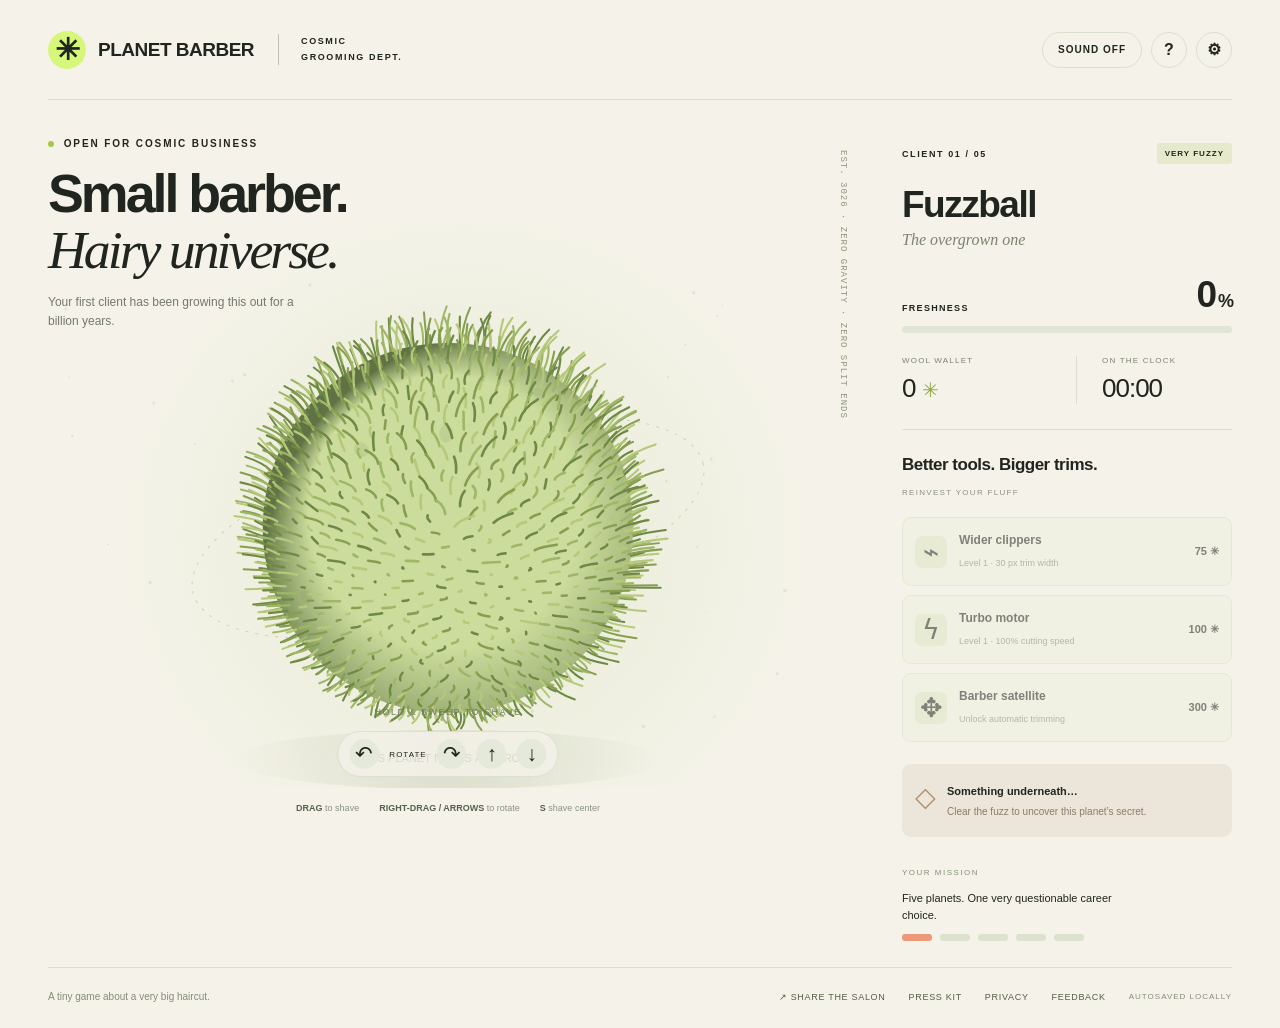
==== index.html @ 517981ac "Launch Planet Barber v1.0.0 browser game" ====
<!doctype html>
<html lang="en"><head><meta charset="UTF-8"><meta name="viewport" content="width=device-width, initial-scale=1, viewport-fit=cover"><meta name="theme-color" content="#191b18"><meta name="description" content="A very small barber. A very hairy universe. Shave fuzzy planets, upgrade your clippers, and run the galaxy's strangest salon. Free browser game."><meta property="og:title" content="Planet Barber — Shave the universe"><meta property="og:description" content="This planet needs a haircut. Play the free satisfying browser game."><title>Planet Barber — Shave the universe</title><link rel="icon" href="icon.svg" type="image/svg+xml"><link rel="stylesheet" href="style.css"></head>
<body><div class="app"><header><a class="brand" href="./" aria-label="Planet Barber home"><span class="brand-icon">✳</span> PLANET BARBER<span class="edition">COSMIC GROOMING DEPT.</span></a><nav><button id="sound" class="icon-button" aria-label="Enable sound" title="Toggle sound">SOUND OFF</button><button id="help" class="icon-button" aria-label="How to play">?</button><button id="settings" class="icon-button" aria-label="Open settings">⚙</button></nav></header>
<main><section class="game-section"><div class="hero-copy"><div class="eyebrow"><span class="live-dot"></span> OPEN FOR COSMIC BUSINESS</div><h1>Small barber.<br><em>Hairy universe.</em></h1><p id="planet-description">Your first client has been growing this out for a billion years.</p></div><div class="canvas-wrap" id="canvas-wrap"><canvas id="game" aria-label="Rotatable hairy planet. Hold pointer to shave. Use arrow keys to rotate and S to shave the center." tabindex="0"></canvas><div class="orbit-label" aria-hidden="true">EST. 3026 · ZERO GRAVITY · ZERO SPLIT ENDS</div><div id="floating-message" class="floating-message" role="status"></div><div class="tool-label" id="tool-label">HOLD & SWEEP TO SHAVE</div><div class="rotate-controls"><button id="rotate-left" aria-label="Rotate planet left">↶</button><span>ROTATE</span><button id="rotate-right" aria-label="Rotate planet right">↷</button><button id="rotate-up" aria-label="Rotate planet up">↑</button><button id="rotate-down" aria-label="Rotate planet down">↓</button></div></div><div class="bottom-instructions"><span><b>DRAG</b> to shave</span><span><b>RIGHT-DRAG / ARROWS</b> to rotate</span><span><b>S</b> shave center</span></div></section>
<aside class="panel"><div class="client-line"><span>CLIENT <span id="client-number">01</span> / 05</span><span class="badge" id="client-badge">VERY FUZZY</span></div><h2 id="planet-name">Fuzzball</h2><p class="client-sub" id="client-sub">The overgrown one</p><div class="progress-heading"><span>FRESHNESS</span><strong id="progress">0<span>%</span></strong></div><div class="progress-track" role="progressbar" aria-label="Planet freshness" aria-valuemin="0" aria-valuemax="100" aria-valuenow="0"><div id="progress-fill"></div></div><div class="stats-row"><div><span>WOOL WALLET</span><strong id="wallet">0 <small>✳</small></strong></div><div><span>ON THE CLOCK</span><strong id="timer">00:00</strong></div></div><div class="shop-title"><h3>Better tools. Bigger trims.</h3><span>REINVEST YOUR FLUFF</span></div><button class="upgrade" id="upgrade-width"><span class="upgrade-icon">⌁</span><span class="upgrade-copy"><b>Wider clippers</b><small id="width-detail">Cover more surface</small></span><span class="upgrade-price" id="width-price">75 ✳</span></button><button class="upgrade" id="upgrade-power"><span class="upgrade-icon">ϟ</span><span class="upgrade-copy"><b>Turbo motor</b><small id="power-detail">Cut through hair faster</small></span><span class="upgrade-price" id="power-price">100 ✳</span></button><button class="upgrade" id="upgrade-drone"><span class="upgrade-icon">✥</span><span class="upgrade-copy"><b>Barber satellite</b><small id="drone-detail">An extra pair of clippers</small></span><span class="upgrade-price" id="drone-price">300 ✳</span></button><div class="discovery"><span class="discovery-icon">◇</span><div><b id="discovery-title">Something underneath…</b><p id="discovery-text">Clear the fuzz to uncover this planet’s secret.</p></div></div><div class="mission"><span>YOUR MISSION</span><p>Five planets. One very questionable career choice.</p><div id="planet-dots" class="planet-dots" aria-label="Campaign progress"></div></div></aside></main><footer><span>A tiny game about a very big haircut.</span><div><button id="share">↗ SHARE THE SALON</button><a href="press.html">PRESS KIT</a><a href="privacy.html">PRIVACY</a><a href="mailto:a.frantsev116@gmail.com?subject=Planet%20Barber%20feedback">FEEDBACK</a><span>AUTOSAVED LOCALLY</span></div></footer></div>
<dialog id="help-dialog"><button class="close" data-close aria-label="Close">×</button><div class="eyebrow">WELCOME TO THE SALON</div><h2>Give space a little trim.</h2><p>Hold and sweep across the planet to shave its wool. Sell it instantly for ✳ and buy better tools.</p><ul><li><b>Rotate:</b> right-drag, arrow keys, or the buttons below the planet. On touch, use two fingers to rotate.</li><li><b>Shave with keyboard:</b> hold S to trim the center; rotate with the arrows.</li><li><b>Finish a client:</b> reach 96% freshness. The last few hairs are on us.</li><li><b>Satellite:</b> automatically trims anywhere on the planet, including the far side.</li></ul><p>Your progress saves on this browser. Sound starts muted; enable it for maximum clipper satisfaction.</p><button class="primary" data-close>LET’S GET TRIMMING →</button></dialog>
<dialog id="settings-dialog"><button class="close" data-close aria-label="Close">×</button><div class="eyebrow">SALON SETTINGS</div><h2>A fresh start?</h2><p>Restarting removes your saved planets, upgrades, wool and best time from this browser.</p><button id="reset" class="danger">RESET ALL PROGRESS</button><button class="secondary" data-close>KEEP MY CAREER</button></dialog>
<dialog id="finish-dialog"><div class="eyebrow" id="finish-eyebrow">ANOTHER HAPPY PLANET</div><h2 id="finish-title">Looking sharp.</h2><p id="finish-copy"></p><div class="receipt"><div><span>CLIENT</span><b id="receipt-client"></b></div><div><span>TIME</span><b id="receipt-time"></b></div><div><span>COMPLETION BONUS</span><b id="receipt-bonus"></b></div></div><button class="primary" id="next">NEXT HAIRY CLIENT →</button><button class="secondary" id="download-card">↓ SAVE YOUR RESULT CARD</button><button class="secondary" id="share-result">↗ SHARE YOUR HAIRCUT</button></dialog>
<div id="toast" role="status"></div><script src="game.js" defer></script></body></html>
---- style.css ----
:root{--ink:#21251f;--paper:#f5f3e9;--muted:#858b7d;--line:#dce0cf;--lime:#d7f77c;--coral:#fd977c}*{box-sizing:border-box}body{margin:0;background:var(--paper);color:var(--ink);font-family:Arial,Helvetica,sans-serif}button,a{-webkit-tap-highlight-color:transparent}button{font:inherit;color:inherit;cursor:pointer}button:focus-visible,a:focus-visible,canvas:focus-visible{outline:3px solid #ec815d;outline-offset:4px}button:disabled{cursor:not-allowed}.app{max-width:1500px;margin:auto;padding:0 48px}header{height:100px;border-bottom:1px solid var(--line);display:flex;align-items:center;justify-content:space-between}.brand{display:flex;align-items:center;gap:12px;font-weight:900;font-size:19px;letter-spacing:-.5px;color:var(--ink);text-decoration:none}.brand-icon{background:var(--lime);width:38px;height:38px;border-radius:50%;display:grid;place-items:center;font-size:30px}.edition{font-size:9px;letter-spacing:1.6px;font-weight:600;border-left:1px solid #bcc2b0;margin-left:12px;padding-left:22px;max-width:130px;line-height:1.7}nav{display:flex;gap:9px}.icon-button{border:1px solid var(--line);border-radius:50%;width:36px;height:36px;background:transparent;font-weight:bold}#sound{width:auto;border-radius:20px;padding:0 15px;font-size:10px;letter-spacing:1px}main{display:grid;grid-template-columns:minmax(0,1fr) 330px;gap:54px;padding:38px 0 26px}.hero-copy{position:absolute;z-index:1;pointer-events:none}.eyebrow{font-size:10px;letter-spacing:1.9px;font-weight:700}.live-dot{display:inline-block;width:6px;height:6px;background:#a5c744;border-radius:50%;margin-right:5px}h1{font-size:clamp(34px,4.2vw,61px);line-height:1.04;letter-spacing:-3px;margin:17px 0 14px;font-weight:800}h1 em{font-family:Georgia,serif;font-weight:400}#planet-description{font-size:12px;line-height:1.6;color:#737a69;max-width:260px}.game-section{position:relative;min-width:0}.canvas-wrap{position:relative;height:650px;overflow:hidden;border-radius:16px;background:radial-gradient(ellipse at 52% 62%,#e6ebd4 0,transparent 60%)}canvas{width:100%;height:100%;display:block;touch-action:none;cursor:crosshair}.orbit-label{position:absolute;right:0;top:12px;font:9px monospace;letter-spacing:1px;writing-mode:vertical-rl;color:#8d957e}.tool-label{position:absolute;bottom:71px;left:50%;transform:translateX(-50%);font-size:9px;letter-spacing:1.5px;white-space:nowrap;color:#737b67;pointer-events:none}.rotate-controls{position:absolute;bottom:11px;left:50%;transform:translateX(-50%);display:flex;align-items:center;gap:10px;background:#f5f3e9d9;border:1px solid var(--line);padding:7px 11px;border-radius:30px;white-space:nowrap}.rotate-controls button{width:30px;height:30px;border:0;border-radius:50%;background:#e5e9da;font-size:21px}.rotate-controls span{font-size:8px;letter-spacing:1px}.bottom-instructions{display:flex;justify-content:center;gap:20px;font-size:9px;color:#8b9182;margin-top:15px}.bottom-instructions b{font-size:9px;color:#59614f}.panel{padding-top:5px}.client-line{display:flex;justify-content:space-between;align-items:center;font-size:9px;letter-spacing:1.6px;font-weight:700}.badge{background:#e6eacc;padding:6px 8px;font-size:8px;letter-spacing:1px;border-radius:3px}h2{font-size:37px;letter-spacing:-1.5px;margin:20px 0 5px}.client-sub{font-family:Georgia,serif;font-style:italic;font-size:16px;color:#7b826f;margin:0 0 27px}.progress-heading{display:flex;align-items:end;justify-content:space-between}.progress-heading>span{font-size:9px;letter-spacing:1.3px;font-weight:bold}.progress-heading strong{font-size:37px;letter-spacing:-2px;line-height:1}.progress-heading strong span{font-size:18px;margin-left:3px}.progress-track{height:7px;border-radius:4px;background:#e1e5d5;margin:13px 0 23px;overflow:hidden}#progress-fill{height:100%;background:#a4c94c;transition:width .15s;width:0}.stats-row{display:grid;grid-template-columns:1fr 1fr;padding-bottom:25px;border-bottom:1px solid var(--line);gap:18px}.stats-row div+div{border-left:1px solid var(--line);padding-left:25px}.stats-row span{display:block;font-size:8px;letter-spacing:1.2px;color:#7b826f;margin-bottom:8px}.stats-row strong{font-size:26px;font-weight:500;letter-spacing:-1px;font-variant-numeric:tabular-nums}.stats-row small{font-size:20px;color:#8fab48}.shop-title{margin:25px 0 18px}.shop-title h3{font-size:17px;letter-spacing:-.5px;margin:0 0 6px}.shop-title>span{font-size:8px;color:#8b9280;letter-spacing:1.3px}.upgrade{display:flex;align-items:center;gap:12px;width:100%;padding:15px 12px;border:1px solid #d8decb;background:#eef1df;border-radius:9px;margin-bottom:9px;text-align:left;transition:background .15s,transform .15s}.upgrade:not(:disabled):hover{background:var(--lime);transform:translateY(-1px)}.upgrade:disabled{opacity:.55}.upgrade-icon{display:grid;place-items:center;width:32px;height:32px;background:#dce5c4;border-radius:7px;font-size:27px}.upgrade-copy{flex:1}.upgrade-copy b{display:block;font-size:12px;margin-bottom:5px}.upgrade-copy small{font-size:9px;color:#7d866d}.upgrade-price{font-size:11px;font-weight:bold;white-space:nowrap}.discovery{display:flex;gap:11px;background:#ece5d9;border-radius:9px;padding:17px 13px;margin-top:22px}.discovery-icon{font-size:27px;color:#ae9273}.discovery b{font-size:11px}.discovery p{font-size:10px;line-height:1.6;margin:5px 0 0;color:#8c7c68}.mission{margin-top:24px}.mission>span{font-size:8px;letter-spacing:1.5px;color:#858e76}.mission p{font-size:11px;line-height:1.5;max-width:240px}.planet-dots{display:flex;gap:8px}.planet-dots span{height:7px;width:30px;border-radius:3px;background:#dce2cd}.planet-dots span.done{background:#9cb940}.planet-dots span.current{background:#ec9979}footer{border-top:1px solid var(--line);padding:23px 0 26px;display:flex;justify-content:space-between;align-items:center;font-size:10px;color:#848c78}footer>div{display:flex;gap:23px;align-items:center}footer button,footer a{font-size:9px;letter-spacing:.7px;border:0;background:none;text-decoration:none;color:#535e45;padding:0}footer>div>span{font-size:8px;letter-spacing:1px}.floating-message{position:absolute;left:50%;top:49%;transform:translate(-50%,-50%);font-size:20px;font-weight:bold;pointer-events:none;background:var(--lime);border-radius:30px;padding:10px 20px;opacity:0;transition:opacity .2s;white-space:nowrap}.floating-message.show{opacity:1}dialog{border:0;border-radius:20px;background:var(--paper);color:var(--ink);padding:40px;max-width:470px;width:calc(100% - 32px);box-shadow:0 24px 120px #17211555}dialog::backdrop{background:#1b231dcc;backdrop-filter:blur(7px)}dialog h2{font-size:37px;margin:16px 0}dialog p,dialog li{font-size:13px;line-height:1.7;color:#6c7560}dialog ul{padding-left:18px}dialog li{margin-bottom:10px}.close{position:absolute;right:15px;top:12px;font-size:26px;background:none;border:0}.primary,.secondary,.danger{width:100%;padding:16px 12px;border:0;border-radius:8px;font-size:11px;font-weight:bold;letter-spacing:.8px;margin-top:10px}.primary{background:var(--lime);color:#263218}.secondary{background:#e6e9da}.danger{background:#f7b09a}.receipt{border-top:1px dashed #c8ceba;border-bottom:1px dashed #c8ceba;padding:16px 0;margin:20px 0}.receipt>div{display:flex;justify-content:space-between;padding:7px 0;font-size:11px}.receipt span{font-size:9px;letter-spacing:1px;color:#7c856d}#toast{position:fixed;bottom:25px;left:50%;transform:translateX(-50%);background:#252d20;color:var(--paper);font-size:12px;padding:14px 22px;border-radius:30px;opacity:0;pointer-events:none;transition:opacity .2s;z-index:20;max-width:90vw;text-align:center}#toast.show{opacity:1}@media(min-width:1400px){.canvas-wrap{height:700px}}@media(max-width:1050px){.app{padding:0 25px}main{gap:22px;grid-template-columns:minmax(0,1fr) 285px}.edition{display:none}.canvas-wrap{height:630px}h1{font-size:45px}.bottom-instructions{gap:10px;font-size:8px}}@media(max-width:740px){.app{padding:0 18px}header{height:75px}.brand{font-size:15px;gap:8px}.brand-icon{height:31px;width:31px;font-size:25px}nav{gap:5px}#sound{padding:0 10px;font-size:8px}.icon-button{width:31px;height:31px}main{display:flex;flex-direction:column;padding-top:23px;gap:22px}.hero-copy{position:relative}.eyebrow{font-size:8px}h1{font-size:42px;letter-spacing:-2px;margin:12px 0}h1 br{display:none}#planet-description{max-width:100%;font-size:11px;margin:0}.canvas-wrap{height:410px;margin-top:-5px}.orbit-label{font-size:7px;top:40px}.tool-label{font-size:8px}.bottom-instructions{gap:13px}.bottom-instructions span:nth-child(2){display:none}.panel{display:grid;grid-template-columns:1fr 1fr;gap:0 20px}.client-line,.panel h2,.client-sub,.progress-heading,.progress-track,.shop-title,.upgrade,.discovery,.mission{grid-column:1 / -1}.client-line{margin-top:0}.panel h2{font-size:31px;margin-top:13px}.client-sub{margin-bottom:15px}.stats-row{grid-column:1/-1;padding-bottom:18px}.shop-title{margin-top:20px}.upgrade{padding:13px}.upgrade-copy b{font-size:13px}.upgrade-copy small{font-size:10px}.discovery{margin-top:10px}.mission{margin-top:19px}.mission p{max-width:none}footer{align-items:start;gap:16px;flex-direction:column;font-size:9px}footer>div{width:100%;gap:20px;justify-content:space-between}footer>div>span{font-size:7px}dialog{padding:30px 24px}dialog h2{font-size:32px}}@media(prefers-reduced-motion:reduce){*{transition:none!important}}
footer>div{flex-wrap:wrap;row-gap:14px}@media(max-width:740px){footer>div{justify-content:flex-start;column-gap:18px}footer>div>span{margin-left:auto}}
@media(max-width:740px){h1 em{display:block}}
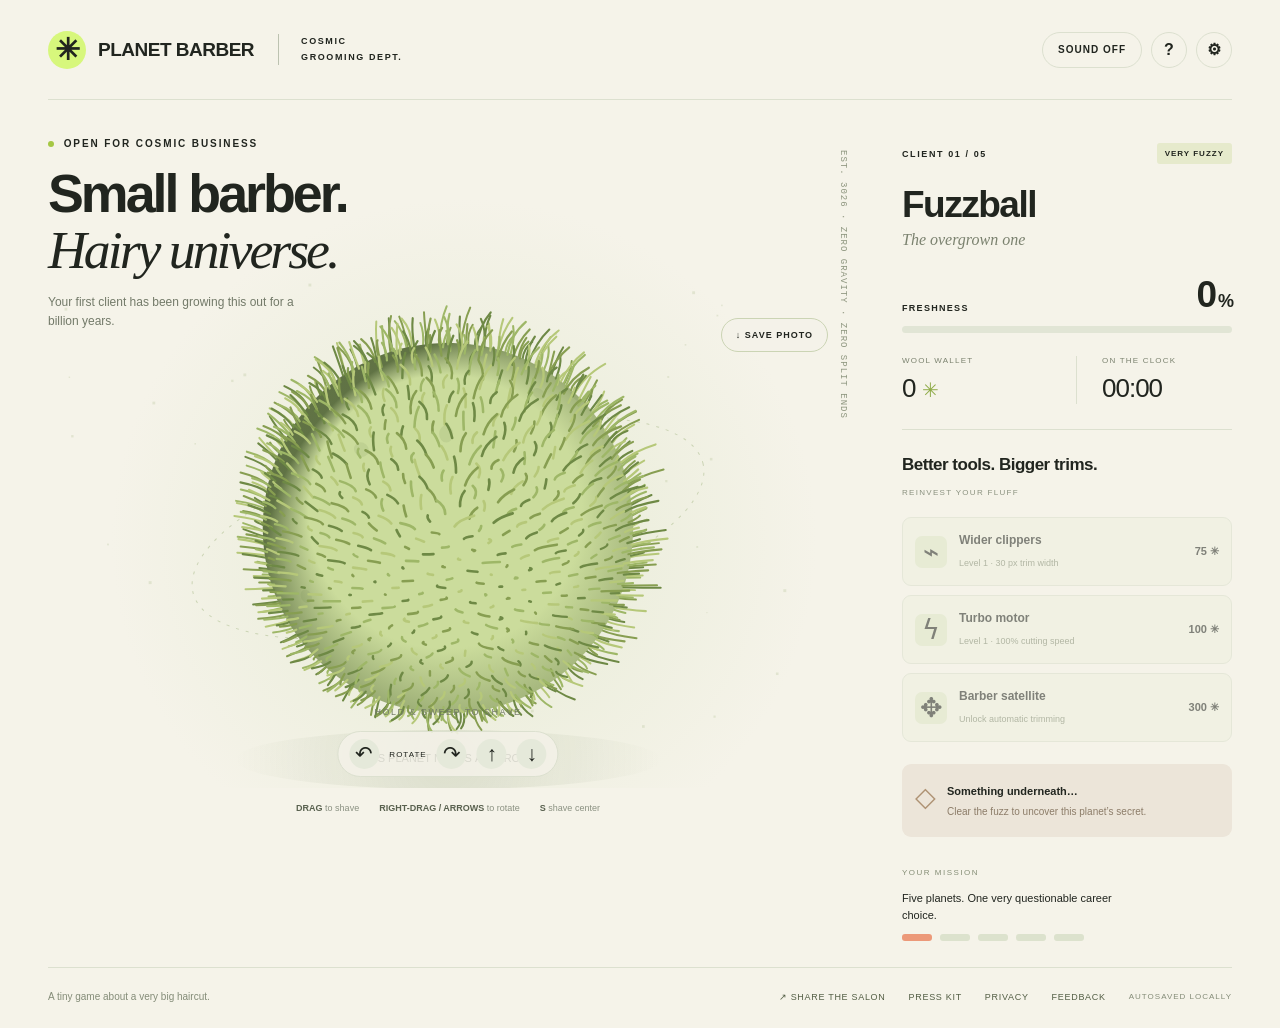
==== commit 4ee92d85: "Add shareable mid-haircut photos and social preview metadata" ====
--- a/index.html
+++ b/index.html
@@ -1,7 +1,7 @@
 <!doctype html>
-<html lang="en"><head><meta charset="UTF-8"><meta name="viewport" content="width=device-width, initial-scale=1, viewport-fit=cover"><meta name="theme-color" content="#191b18"><meta name="description" content="A very small barber. A very hairy universe. Shave fuzzy planets, upgrade your clippers, and run the galaxy's strangest salon. Free browser game."><meta property="og:title" content="Planet Barber — Shave the universe"><meta property="og:description" content="This planet needs a haircut. Play the free satisfying browser game."><title>Planet Barber — Shave the universe</title><link rel="icon" href="icon.svg" type="image/svg+xml"><link rel="stylesheet" href="style.css"></head>
+<html lang="en"><head><meta charset="UTF-8"><meta name="viewport" content="width=device-width, initial-scale=1, viewport-fit=cover"><meta name="theme-color" content="#191b18"><meta name="description" content="A very small barber. A very hairy universe. Shave fuzzy planets, upgrade your clippers, and run the galaxy's strangest salon. Free browser game."><meta property="og:title" content="Planet Barber — Shave the universe"><meta property="og:description" content="This planet needs a haircut. Play the free satisfying browser game."><meta property="og:type" content="website"><meta property="og:url" content="https://planet-barber.a-frantsev116.chatgpt.site/"><meta property="og:image" content="https://planet-barber.a-frantsev116.chatgpt.site/media/gameplay-desktop.png"><meta property="og:image:alt" content="A fuzzy planet waiting for a haircut in Planet Barber"><meta name="twitter:card" content="summary_large_image"><link rel="canonical" href="https://planet-barber.a-frantsev116.chatgpt.site/"><title>Planet Barber — Shave the universe</title><link rel="icon" href="icon.svg" type="image/svg+xml"><link rel="stylesheet" href="style.css"></head>
 <body><div class="app"><header><a class="brand" href="./" aria-label="Planet Barber home"><span class="brand-icon">✳</span> PLANET BARBER<span class="edition">COSMIC GROOMING DEPT.</span></a><nav><button id="sound" class="icon-button" aria-label="Enable sound" title="Toggle sound">SOUND OFF</button><button id="help" class="icon-button" aria-label="How to play">?</button><button id="settings" class="icon-button" aria-label="Open settings">⚙</button></nav></header>
-<main><section class="game-section"><div class="hero-copy"><div class="eyebrow"><span class="live-dot"></span> OPEN FOR COSMIC BUSINESS</div><h1>Small barber.<br><em>Hairy universe.</em></h1><p id="planet-description">Your first client has been growing this out for a billion years.</p></div><div class="canvas-wrap" id="canvas-wrap"><canvas id="game" aria-label="Rotatable hairy planet. Hold pointer to shave. Use arrow keys to rotate and S to shave the center." tabindex="0"></canvas><div class="orbit-label" aria-hidden="true">EST. 3026 · ZERO GRAVITY · ZERO SPLIT ENDS</div><div id="floating-message" class="floating-message" role="status"></div><div class="tool-label" id="tool-label">HOLD & SWEEP TO SHAVE</div><div class="rotate-controls"><button id="rotate-left" aria-label="Rotate planet left">↶</button><span>ROTATE</span><button id="rotate-right" aria-label="Rotate planet right">↷</button><button id="rotate-up" aria-label="Rotate planet up">↑</button><button id="rotate-down" aria-label="Rotate planet down">↓</button></div></div><div class="bottom-instructions"><span><b>DRAG</b> to shave</span><span><b>RIGHT-DRAG / ARROWS</b> to rotate</span><span><b>S</b> shave center</span></div></section>
+<main><section class="game-section"><div class="hero-copy"><div class="eyebrow"><span class="live-dot"></span> OPEN FOR COSMIC BUSINESS</div><h1>Small barber.<br><em>Hairy universe.</em></h1><p id="planet-description">Your first client has been growing this out for a billion years.</p></div><div class="canvas-wrap" id="canvas-wrap"><canvas id="game" aria-label="Rotatable hairy planet. Hold pointer to shave. Use arrow keys to rotate and S to shave the center." tabindex="0"></canvas><button id="photo" class="photo-button" aria-label="Save current haircut photo">↓ SAVE PHOTO</button><div class="orbit-label" aria-hidden="true">EST. 3026 · ZERO GRAVITY · ZERO SPLIT ENDS</div><div id="floating-message" class="floating-message" role="status"></div><div class="tool-label" id="tool-label">HOLD & SWEEP TO SHAVE</div><div class="rotate-controls"><button id="rotate-left" aria-label="Rotate planet left">↶</button><span>ROTATE</span><button id="rotate-right" aria-label="Rotate planet right">↷</button><button id="rotate-up" aria-label="Rotate planet up">↑</button><button id="rotate-down" aria-label="Rotate planet down">↓</button></div></div><div class="bottom-instructions"><span><b>DRAG</b> to shave</span><span><b>RIGHT-DRAG / ARROWS</b> to rotate</span><span><b>S</b> shave center</span></div></section>
 <aside class="panel"><div class="client-line"><span>CLIENT <span id="client-number">01</span> / 05</span><span class="badge" id="client-badge">VERY FUZZY</span></div><h2 id="planet-name">Fuzzball</h2><p class="client-sub" id="client-sub">The overgrown one</p><div class="progress-heading"><span>FRESHNESS</span><strong id="progress">0<span>%</span></strong></div><div class="progress-track" role="progressbar" aria-label="Planet freshness" aria-valuemin="0" aria-valuemax="100" aria-valuenow="0"><div id="progress-fill"></div></div><div class="stats-row"><div><span>WOOL WALLET</span><strong id="wallet">0 <small>✳</small></strong></div><div><span>ON THE CLOCK</span><strong id="timer">00:00</strong></div></div><div class="shop-title"><h3>Better tools. Bigger trims.</h3><span>REINVEST YOUR FLUFF</span></div><button class="upgrade" id="upgrade-width"><span class="upgrade-icon">⌁</span><span class="upgrade-copy"><b>Wider clippers</b><small id="width-detail">Cover more surface</small></span><span class="upgrade-price" id="width-price">75 ✳</span></button><button class="upgrade" id="upgrade-power"><span class="upgrade-icon">ϟ</span><span class="upgrade-copy"><b>Turbo motor</b><small id="power-detail">Cut through hair faster</small></span><span class="upgrade-price" id="power-price">100 ✳</span></button><button class="upgrade" id="upgrade-drone"><span class="upgrade-icon">✥</span><span class="upgrade-copy"><b>Barber satellite</b><small id="drone-detail">An extra pair of clippers</small></span><span class="upgrade-price" id="drone-price">300 ✳</span></button><div class="discovery"><span class="discovery-icon">◇</span><div><b id="discovery-title">Something underneath…</b><p id="discovery-text">Clear the fuzz to uncover this planet’s secret.</p></div></div><div class="mission"><span>YOUR MISSION</span><p>Five planets. One very questionable career choice.</p><div id="planet-dots" class="planet-dots" aria-label="Campaign progress"></div></div></aside></main><footer><span>A tiny game about a very big haircut.</span><div><button id="share">↗ SHARE THE SALON</button><a href="press.html">PRESS KIT</a><a href="privacy.html">PRIVACY</a><a href="mailto:a.frantsev116@gmail.com?subject=Planet%20Barber%20feedback">FEEDBACK</a><span>AUTOSAVED LOCALLY</span></div></footer></div>
 <dialog id="help-dialog"><button class="close" data-close aria-label="Close">×</button><div class="eyebrow">WELCOME TO THE SALON</div><h2>Give space a little trim.</h2><p>Hold and sweep across the planet to shave its wool. Sell it instantly for ✳ and buy better tools.</p><ul><li><b>Rotate:</b> right-drag, arrow keys, or the buttons below the planet. On touch, use two fingers to rotate.</li><li><b>Shave with keyboard:</b> hold S to trim the center; rotate with the arrows.</li><li><b>Finish a client:</b> reach 96% freshness. The last few hairs are on us.</li><li><b>Satellite:</b> automatically trims anywhere on the planet, including the far side.</li></ul><p>Your progress saves on this browser. Sound starts muted; enable it for maximum clipper satisfaction.</p><button class="primary" data-close>LET’S GET TRIMMING →</button></dialog>
 <dialog id="settings-dialog"><button class="close" data-close aria-label="Close">×</button><div class="eyebrow">SALON SETTINGS</div><h2>A fresh start?</h2><p>Restarting removes your saved planets, upgrades, wool and best time from this browser.</p><button id="reset" class="danger">RESET ALL PROGRESS</button><button class="secondary" data-close>KEEP MY CAREER</button></dialog>
--- a/style.css
+++ b/style.css
@@ -1,3 +1,5 @@
 :root{--ink:#21251f;--paper:#f5f3e9;--muted:#858b7d;--line:#dce0cf;--lime:#d7f77c;--coral:#fd977c}*{box-sizing:border-box}body{margin:0;background:var(--paper);color:var(--ink);font-family:Arial,Helvetica,sans-serif}button,a{-webkit-tap-highlight-color:transparent}button{font:inherit;color:inherit;cursor:pointer}button:focus-visible,a:focus-visible,canvas:focus-visible{outline:3px solid #ec815d;outline-offset:4px}button:disabled{cursor:not-allowed}.app{max-width:1500px;margin:auto;padding:0 48px}header{height:100px;border-bottom:1px solid var(--line);display:flex;align-items:center;justify-content:space-between}.brand{display:flex;align-items:center;gap:12px;font-weight:900;font-size:19px;letter-spacing:-.5px;color:var(--ink);text-decoration:none}.brand-icon{background:var(--lime);width:38px;height:38px;border-radius:50%;display:grid;place-items:center;font-size:30px}.edition{font-size:9px;letter-spacing:1.6px;font-weight:600;border-left:1px solid #bcc2b0;margin-left:12px;padding-left:22px;max-width:130px;line-height:1.7}nav{display:flex;gap:9px}.icon-button{border:1px solid var(--line);border-radius:50%;width:36px;height:36px;background:transparent;font-weight:bold}#sound{width:auto;border-radius:20px;padding:0 15px;font-size:10px;letter-spacing:1px}main{display:grid;grid-template-columns:minmax(0,1fr) 330px;gap:54px;padding:38px 0 26px}.hero-copy{position:absolute;z-index:1;pointer-events:none}.eyebrow{font-size:10px;letter-spacing:1.9px;font-weight:700}.live-dot{display:inline-block;width:6px;height:6px;background:#a5c744;border-radius:50%;margin-right:5px}h1{font-size:clamp(34px,4.2vw,61px);line-height:1.04;letter-spacing:-3px;margin:17px 0 14px;font-weight:800}h1 em{font-family:Georgia,serif;font-weight:400}#planet-description{font-size:12px;line-height:1.6;color:#737a69;max-width:260px}.game-section{position:relative;min-width:0}.canvas-wrap{position:relative;height:650px;overflow:hidden;border-radius:16px;background:radial-gradient(ellipse at 52% 62%,#e6ebd4 0,transparent 60%)}canvas{width:100%;height:100%;display:block;touch-action:none;cursor:crosshair}.orbit-label{position:absolute;right:0;top:12px;font:9px monospace;letter-spacing:1px;writing-mode:vertical-rl;color:#8d957e}.tool-label{position:absolute;bottom:71px;left:50%;transform:translateX(-50%);font-size:9px;letter-spacing:1.5px;white-space:nowrap;color:#737b67;pointer-events:none}.rotate-controls{position:absolute;bottom:11px;left:50%;transform:translateX(-50%);display:flex;align-items:center;gap:10px;background:#f5f3e9d9;border:1px solid var(--line);padding:7px 11px;border-radius:30px;white-space:nowrap}.rotate-controls button{width:30px;height:30px;border:0;border-radius:50%;background:#e5e9da;font-size:21px}.rotate-controls span{font-size:8px;letter-spacing:1px}.bottom-instructions{display:flex;justify-content:center;gap:20px;font-size:9px;color:#8b9182;margin-top:15px}.bottom-instructions b{font-size:9px;color:#59614f}.panel{padding-top:5px}.client-line{display:flex;justify-content:space-between;align-items:center;font-size:9px;letter-spacing:1.6px;font-weight:700}.badge{background:#e6eacc;padding:6px 8px;font-size:8px;letter-spacing:1px;border-radius:3px}h2{font-size:37px;letter-spacing:-1.5px;margin:20px 0 5px}.client-sub{font-family:Georgia,serif;font-style:italic;font-size:16px;color:#7b826f;margin:0 0 27px}.progress-heading{display:flex;align-items:end;justify-content:space-between}.progress-heading>span{font-size:9px;letter-spacing:1.3px;font-weight:bold}.progress-heading strong{font-size:37px;letter-spacing:-2px;line-height:1}.progress-heading strong span{font-size:18px;margin-left:3px}.progress-track{height:7px;border-radius:4px;background:#e1e5d5;margin:13px 0 23px;overflow:hidden}#progress-fill{height:100%;background:#a4c94c;transition:width .15s;width:0}.stats-row{display:grid;grid-template-columns:1fr 1fr;padding-bottom:25px;border-bottom:1px solid var(--line);gap:18px}.stats-row div+div{border-left:1px solid var(--line);padding-left:25px}.stats-row span{display:block;font-size:8px;letter-spacing:1.2px;color:#7b826f;margin-bottom:8px}.stats-row strong{font-size:26px;font-weight:500;letter-spacing:-1px;font-variant-numeric:tabular-nums}.stats-row small{font-size:20px;color:#8fab48}.shop-title{margin:25px 0 18px}.shop-title h3{font-size:17px;letter-spacing:-.5px;margin:0 0 6px}.shop-title>span{font-size:8px;color:#8b9280;letter-spacing:1.3px}.upgrade{display:flex;align-items:center;gap:12px;width:100%;padding:15px 12px;border:1px solid #d8decb;background:#eef1df;border-radius:9px;margin-bottom:9px;text-align:left;transition:background .15s,transform .15s}.upgrade:not(:disabled):hover{background:var(--lime);transform:translateY(-1px)}.upgrade:disabled{opacity:.55}.upgrade-icon{display:grid;place-items:center;width:32px;height:32px;background:#dce5c4;border-radius:7px;font-size:27px}.upgrade-copy{flex:1}.upgrade-copy b{display:block;font-size:12px;margin-bottom:5px}.upgrade-copy small{font-size:9px;color:#7d866d}.upgrade-price{font-size:11px;font-weight:bold;white-space:nowrap}.discovery{display:flex;gap:11px;background:#ece5d9;border-radius:9px;padding:17px 13px;margin-top:22px}.discovery-icon{font-size:27px;color:#ae9273}.discovery b{font-size:11px}.discovery p{font-size:10px;line-height:1.6;margin:5px 0 0;color:#8c7c68}.mission{margin-top:24px}.mission>span{font-size:8px;letter-spacing:1.5px;color:#858e76}.mission p{font-size:11px;line-height:1.5;max-width:240px}.planet-dots{display:flex;gap:8px}.planet-dots span{height:7px;width:30px;border-radius:3px;background:#dce2cd}.planet-dots span.done{background:#9cb940}.planet-dots span.current{background:#ec9979}footer{border-top:1px solid var(--line);padding:23px 0 26px;display:flex;justify-content:space-between;align-items:center;font-size:10px;color:#848c78}footer>div{display:flex;gap:23px;align-items:center}footer button,footer a{font-size:9px;letter-spacing:.7px;border:0;background:none;text-decoration:none;color:#535e45;padding:0}footer>div>span{font-size:8px;letter-spacing:1px}.floating-message{position:absolute;left:50%;top:49%;transform:translate(-50%,-50%);font-size:20px;font-weight:bold;pointer-events:none;background:var(--lime);border-radius:30px;padding:10px 20px;opacity:0;transition:opacity .2s;white-space:nowrap}.floating-message.show{opacity:1}dialog{border:0;border-radius:20px;background:var(--paper);color:var(--ink);padding:40px;max-width:470px;width:calc(100% - 32px);box-shadow:0 24px 120px #17211555}dialog::backdrop{background:#1b231dcc;backdrop-filter:blur(7px)}dialog h2{font-size:37px;margin:16px 0}dialog p,dialog li{font-size:13px;line-height:1.7;color:#6c7560}dialog ul{padding-left:18px}dialog li{margin-bottom:10px}.close{position:absolute;right:15px;top:12px;font-size:26px;background:none;border:0}.primary,.secondary,.danger{width:100%;padding:16px 12px;border:0;border-radius:8px;font-size:11px;font-weight:bold;letter-spacing:.8px;margin-top:10px}.primary{background:var(--lime);color:#263218}.secondary{background:#e6e9da}.danger{background:#f7b09a}.receipt{border-top:1px dashed #c8ceba;border-bottom:1px dashed #c8ceba;padding:16px 0;margin:20px 0}.receipt>div{display:flex;justify-content:space-between;padding:7px 0;font-size:11px}.receipt span{font-size:9px;letter-spacing:1px;color:#7c856d}#toast{position:fixed;bottom:25px;left:50%;transform:translateX(-50%);background:#252d20;color:var(--paper);font-size:12px;padding:14px 22px;border-radius:30px;opacity:0;pointer-events:none;transition:opacity .2s;z-index:20;max-width:90vw;text-align:center}#toast.show{opacity:1}@media(min-width:1400px){.canvas-wrap{height:700px}}@media(max-width:1050px){.app{padding:0 25px}main{gap:22px;grid-template-columns:minmax(0,1fr) 285px}.edition{display:none}.canvas-wrap{height:630px}h1{font-size:45px}.bottom-instructions{gap:10px;font-size:8px}}@media(max-width:740px){.app{padding:0 18px}header{height:75px}.brand{font-size:15px;gap:8px}.brand-icon{height:31px;width:31px;font-size:25px}nav{gap:5px}#sound{padding:0 10px;font-size:8px}.icon-button{width:31px;height:31px}main{display:flex;flex-direction:column;padding-top:23px;gap:22px}.hero-copy{position:relative}.eyebrow{font-size:8px}h1{font-size:42px;letter-spacing:-2px;margin:12px 0}h1 br{display:none}#planet-description{max-width:100%;font-size:11px;margin:0}.canvas-wrap{height:410px;margin-top:-5px}.orbit-label{font-size:7px;top:40px}.tool-label{font-size:8px}.bottom-instructions{gap:13px}.bottom-instructions span:nth-child(2){display:none}.panel{display:grid;grid-template-columns:1fr 1fr;gap:0 20px}.client-line,.panel h2,.client-sub,.progress-heading,.progress-track,.shop-title,.upgrade,.discovery,.mission{grid-column:1 / -1}.client-line{margin-top:0}.panel h2{font-size:31px;margin-top:13px}.client-sub{margin-bottom:15px}.stats-row{grid-column:1/-1;padding-bottom:18px}.shop-title{margin-top:20px}.upgrade{padding:13px}.upgrade-copy b{font-size:13px}.upgrade-copy small{font-size:10px}.discovery{margin-top:10px}.mission{margin-top:19px}.mission p{max-width:none}footer{align-items:start;gap:16px;flex-direction:column;font-size:9px}footer>div{width:100%;gap:20px;justify-content:space-between}footer>div>span{font-size:7px}dialog{padding:30px 24px}dialog h2{font-size:32px}}@media(prefers-reduced-motion:reduce){*{transition:none!important}}
 footer>div{flex-wrap:wrap;row-gap:14px}@media(max-width:740px){footer>div{justify-content:flex-start;column-gap:18px}footer>div>span{margin-left:auto}}
 @media(max-width:740px){h1 em{display:block}}
+
+.photo-button{position:absolute;right:20px;top:180px;z-index:2;background:#f5f3e9d9;border:1px solid #cbd4b4;border-radius:24px;padding:11px 14px;font-size:9px;letter-spacing:1px;font-weight:bold}.photo-button:hover{background:var(--lime)}@media(max-width:740px){.photo-button{top:15px;right:15px;padding:10px 12px;font-size:8px}}
